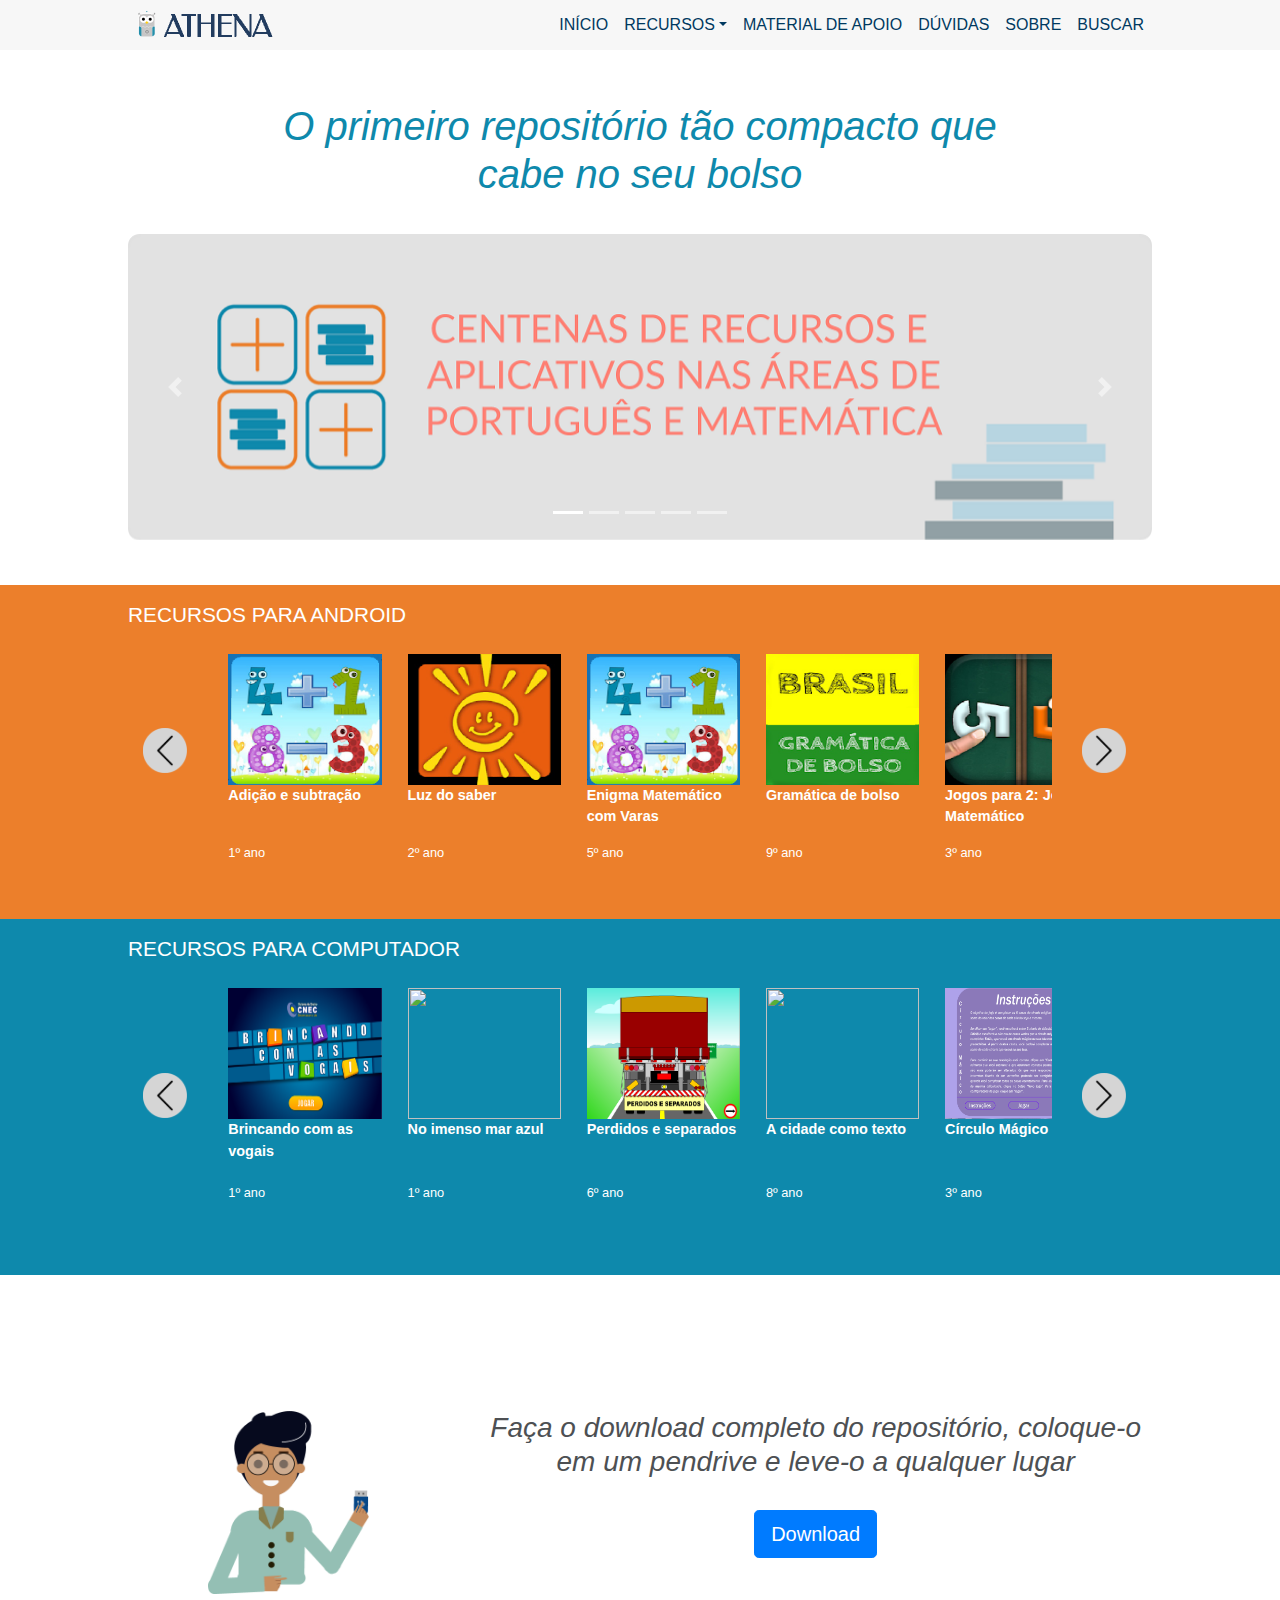
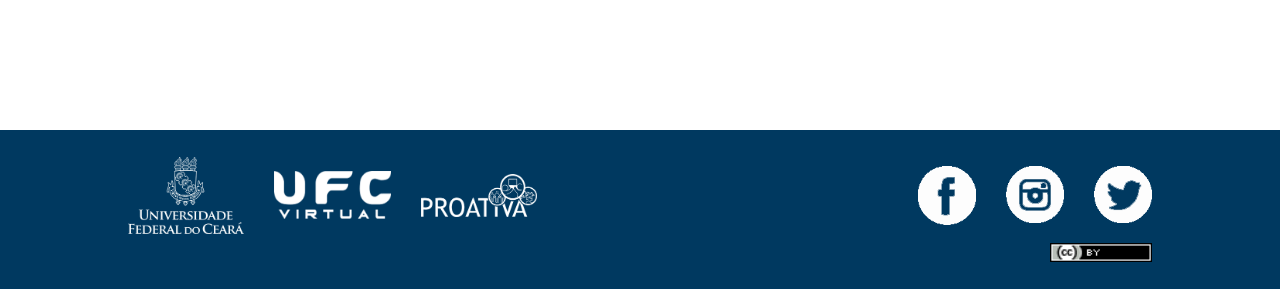
==== index.html @ bc9d93a2 "Athena" ====
<html>
	<head>
		<title>Página Inicial - Athena</title>
		<meta http-equiv="content-type" content="text/html; charset=UTF-8">
		<meta charset="UTF-8">
		<meta name="viewport" content="width=device-width, initial-scale=1.0">
		<link rel="icon" type="image/gif" href="img/ico.gif">
		<link rel="stylesheet" type="text/css" href="css/bootstrap.css" >
		<link rel="stylesheet" type="text/css" href="css/nav.css">
		<link rel="stylesheet" type="text/css" href="css/footer.css">
		<link rel="stylesheet" type="text/css" href="css/home.css">
		<link rel="stylesheet" type="text/css" href="css/sweetalert2.min.css">
	</head>
	<body>
		<!--cabecalho-->
		<header>
			<nav class="navbar navbar-expand-md navbar-light fixed-top" id="athenanavbar">
			    <a id="logoNav" href="index.html"><img src="img/athena.png" id="logonav"/></a>
			    <button class="navbar-toggler collapsed" type="button" data-toggle="collapse" data-target="#navbarCollapse" aria-controls="navbarCollapse" aria-expanded="false" aria-label="Toggle navigation" id="buttonMobile">
			   	    <span class="navbar-toggler-icon"></span>
			    </button>

			    <div class="navbar-collapse collapse w-100 order-3 dual-collapse2" id="navbarCollapse">
			        <ul class="navbar-nav ml-auto">
			            <li class="nav-item">
			                <a class="nav-link" href="index.html">INÍCIO</a>
			            </li>
			            <li class="dropdown">
			                <a class="dropdown-toggle nav-link" data-toggle="dropdown" href="#">RECURSOS</a>
			                <div class="dropdown-menu">
			                    <a class="dropdown-item" href="buscaandroid.html">PARA ANDROID</a>
			                    <a class="dropdown-item" href="buscacomputador.html">PARA COMPUTADOR</a>
			                </div>
			            </li>
			            <li class="nav-item">
			                <a class="nav-link" href="apoio.html">MATERIAL DE APOIO</a>
			            </li>
			            <li class="nav-item">
			                <a class="nav-link" href="duvidas.html">DÚVIDAS</a>
			            </li>
			            <li class="nav-item">
			                <a class="nav-link" href="sobre.html">SOBRE</a>
			            </li>
			            <li class="nav-item">
			                <a class="nav-link" data-toggle="dropdown" href="#">BUSCAR</a>
			                <div class="dropdown-menu" id="searchBar">
			                  	<div id="containerSearchBar">
			        	          	<p>Pesquise Recursos:</p>
			        	          	<form name="formsearch" id="formsearch" onsubmit="return checkSearch()">
			        	          	<div class="form-row">
			        	          		<div class="col-sm-3"><select class="form-control" name="h" id="h" form="formsearch">
			        	          			<option value="" selected>Dispositivo</option>
			        	          			<option value="ad">Android</option>
			        	          			<option value="pc">Computador</option>
			        	          		</select></div>
			        	          		<div class="col-sm-3"><select class="form-control" name="d" form="formsearch" onchange="checkDescritors(d.value,a.value)">
			        	          			<option value="" selected>Disciplina</option>
			        	          			<option value="lp">Lingua Portuguesa</option>
			        	          			<option value="mat">Matemática</option>
			        	          		</select></div>
			        	          		<div class="col-sm-2"><select class="form-control" name="a" form="formsearch" onchange="checkDescritors(d.value,a.value)">
			        	          			<option value="" selected>Ano</option>
			        	          			<option value="1">1ºAno</option>
			        	          			<option value="2">2ºAno</option>
			        	          			<option value="3">3ºAno</option>
			        	          			<option value="4">4ºAno</option>
			        	          			<option value="5">5ºAno</option>
			        	          			<option value="6">6ºAno</option>
			        	          			<option value="7">7ºAno</option>
			        	          			<option value="8">8ºAno</option>
			        	          			<option value="9">9ºAno</option>
			        	          		</select></div>
			        	          		<div class="form-group col-sm-2"><input class="form-control" type="submit" value="Buscar"></div>
			        	          	</div></form>
			                  	</div>
			                </div>
			            </li>
			        </ul>
			    </div>
			</nav>
		</header>

		<!--inicio do corpo-->
		<!--cinco icones informativos-->

		<!--Carrosel informativo (SUBSTITUI PELO CODIGO DOS CINCO ICONES INFORMATIVOS)-->
		<div id="containerContent">
			<h1 id="textoPrincipal">O primeiro repositório tão compacto que cabe no seu bolso</h1>
			<div id="carouselInformativo" class="carousel slide corExterna" data-ride="carousel">
				<ol class="carousel-indicators">
					<li data-target="#carouselInformativo" data-slide-to="0" class="active"></li>
					<li data-target="#carouselInformativo" data-slide-to="1"></li>
					<li data-target="#carouselInformativo" data-slide-to="2"></li>
					<li data-target="#carouselInformativo" data-slide-to="3"></li>
					<li data-target="#carouselInformativo" data-slide-to="4"></li>
				</ol>
				<div class="carousel-inner">
					<div class="carousel-item active">
						<img class="d-block w-100" src="img/home/carousel/01.png" alt="Primero slide">
					</div>
					<div class="carousel-item">
						<img class="d-block w-100" src="img/home/carousel/02.png" alt="Segundo slide">
					</div>
					<div class="carousel-item">
						<img class="d-block w-100" src="img/home/carousel/03.png" alt="Terceiro slide">
					</div>
					<div class="carousel-item">
						<img class="d-block w-100" src="img/home/carousel/04.png" alt="Quarto slide">
					</div>
					<div class="carousel-item">
						<img class="d-block w-100" src="img/home/carousel/05.png" alt="Quinto slide">
					</div>
				</div>
				<a class="carousel-control-prev" href="#carouselInformativo" role="button" data-slide="prev">
					<span class="carousel-control-prev-icon" aria-hidden="true"></span>
					<span class="sr-only">Anterior</span>
				</a>
				<a class="carousel-control-next" href="#carouselInformativo" role="button" data-slide="next">
					<span class="carousel-control-next-icon" aria-hidden="true"></span>
					<span class="sr-only">Proximo</span>
				</a>
			</div>
		</div>


		<!--recursos android-->
		<div id="recursosandroid">
			<h4 id="titulodispositivo">RECURSOS PARA ANDROID</h4>
			<div class="row" id="rowAndroid">
				<div class="col-sm-1">
					<img id="botaosliderEsquerda" onclick="scrollToLeft('#randroidcontainer')" src="img/home/esquerda.png"/>
				</div>
				<div class="col-sm-10">
					<div id="randroidcontainer">
						<div id="scrollbarandroid">
							<div id="recursoA1" class="itemandroid item" onclick="pageAnd(0)">
								<img class="recursosTamanho" src="">
								<p class="tituloRecurso"></p>
								<p></p>
							</div><div id="recursoA2" class="itemandroid item" onclick="pageAnd(1)">
								<img class="recursosTamanho" src="">
								<p class="tituloRecurso"></p>
								<p></p>
							</div><div id="recursoA3" class="itemandroid item" onclick="pageAnd(2)">
								<img class="recursosTamanho" src="">
								<p class="tituloRecurso"></p>
								<p></p>
							</div><div id="recursoA4" class="itemandroid item" onclick="pageAnd(3)">
								<img class="recursosTamanho" src="">
								<p class="tituloRecurso"></p>
								<p></p>
							</div><div id="recursoA5" class="itemandroid item" onclick="pageAnd(4)">
								<img class="recursosTamanho" src="">
								<p class="tituloRecurso"></p>
								<p></p>
							</div><div id="recursoA6" class="itemandroid item" onclick="pageAnd(5)">
								<img class="recursosTamanho" src="">
								<p class="tituloRecurso"></p>
								<p></p>
							</div><div id="recursoA7" class="itemandroid item" onclick="pageAnd(6)">
								<img class="recursosTamanho" src="">
								<p class="tituloRecurso"></p>
								<p></p>
							</div><div id="recursoA8" class="itemandroid item" onclick="pageAnd(7)">
								<img class="recursosTamanho" src="">
								<p class="tituloRecurso"></p>
								<p></p>
							</div><div id="recursoA9" class="itemandroid item" onclick="pageAnd(8)">
								<img class="recursosTamanho" src="">
								<p class="tituloRecurso"></p>
								<p></p>
							</div><div id="recursoA10" class="itemandroid item" onclick="pageAnd(9)">
								<img class="recursosTamanho" src="">
								<p class="tituloRecurso"></p>
								<p></p>
							</div>
						</div>
					</div>	
				</div>
				<div class="col-sm-1">
					<img id="botaosliderDireita" onclick="scrollToRight('#randroidcontainer')" src="img/home/direita.png"/>	
				</div>
			</div>
		</div>

		<!--recursos computador-->
		<div id="recursospc">
			<h4 id="titulodispositivo">RECURSOS PARA COMPUTADOR</h4>
			<div class="row" id="rowpc">
				<div class="col-sm-1">
					<img id="botaosliderEsquerda" onclick="scrollToLeft('#rpccontainer')" src="img/home/esquerda.png"/>
				</div> 
				<div class="col-sm-10">
					<div id="rpccontainer">
						<div id="scrollbarpc">
							<div id="recurso1" class="itempc item" onclick="page(0)">
								<img class="recursosTamanho" src="">
								<p class="tituloRecurso"></p>
								<p></p>
							</div><div id="recurso2" class="itempc item" onclick="page(1)">
								<img class="recursosTamanho" src="">
								<p class="tituloRecurso"></p>
								<p></p>
							</div><div id="recurso3" class="itempc item" onclick="page(2)">
								<img class="recursosTamanho" src="">
								<p class="tituloRecurso"></p>
								<p></p>
							</div><div id="recurso4" class="itempc item" onclick="page(3)">
								<img class="recursosTamanho" src="">
								<p class="tituloRecurso"></p>
								<p></p>
							</div><div id="recurso5" class="itempc item" onclick="page(4)">
								<img class="recursosTamanho" src="">
								<p class="tituloRecurso"></p>
								<p></p>
							</div><div id="recurso6" class="itempc item" onclick="page(5)">
								<img class="recursosTamanho" src="">
								<p class="tituloRecurso"></p>
								<p></p>
							</div><div id="recurso7" class="itempc item" onclick="page(6)">
								<img class="recursosTamanho" src="">
								<p class="tituloRecurso"></p>
								<p></p>
							</div><div id="recurso8" class="itempc item" onclick="page(7)">
								<img class="recursosTamanho" src="">
								<p class="tituloRecurso"></p>
								<p></p>
							</div><div id="recurso9" class="itempc item" onclick="page(8)">
								<img class="recursosTamanho" src="">
								<p class="tituloRecurso"></p>
								<p></p>
							</div><div id="recurso10" class="itempc item" onclick="page(9)">
								<img class="recursosTamanho" src="">
								<p class="tituloRecurso"></p>
								<p></p>
							</div>
						</div>
					</div>	
				</div>
				<div class="col-sm-1">
					<img id="botaosliderDireita" onclick="scrollToRight('#rpccontainer')" src="img/home/direita.png"/>	
				</div>
			</div>
		</div>

		<!--download offline-->
		<div id="downloadOffline">
			<div class="row">
				<div class="col-sm-4">
					<img class="aires" src="img/aires.png">
				</div>
				<div class="col-sm-8">
					<h3><i>Faça o download completo do repositório, coloque-o em um pendrive e leve-o a qualquer lugar</i></h3>
					<br>
					<input class="btn btn-primary btn-lg" type="button" value="Download">					
				</div>
			</div>

		</div>

		<!--footer-->
		<footer>
			<div id="footerContainer">
				<div class="row" id="row_one">
					<div class="col-sm-5" id="logosInst">
						<div class="row">
							<div class="col-sm-4">
								<a href="#"><img src="img/footer/ufc.png"/></a>
							</div>
							<div class="col-sm-4">
								<a href="#"><img src="img/footer/virtual.png"/></a>
							</div>
							<div class="col-sm-4">
								<a href="#"><img src="img/footer/proativa.png"/></a>
							</div>
						</div>
					</div>

					<div class="col-sm-4"></div>

					<div class="col-sm-3" id="logosSocialNetworks">
						<div class="row">
							<div class="col-sm-4">
								<a href="#"><img src="img/footer/fb.png"/></a>
							</div>
							<div class="col-sm-4">
								<a href="#"><img src="img/footer/ig.png"/></a>
							</div>
							<div class="col-sm-4">
								<a href="#"><img src="img/footer/tt.png"/></a>
							</div>
						</div>
					</div>	
				</div>
				<div class="row">
					<div class="col-sm-9">
					</div>

					<div class="col-sm-3" id="cccol">
						<div class="row">
							<div class="col-sm-6">
							</div>
							<div class="col-sm-6">
								<a href="#"><img src="img/footer/cc.png"/></a>
							</div>
						</div>
					</div>
				</div>
			</div>
		</footer>
		<script src="js/jquery-3.3.1.min.js"></script>
		<script src="js/bootstrap.js"></script>
		<script src="js/sweetalert2.all.min.js"></script>
		<script src="js/nav.js"></script>
		<script src="js/home.js"></script>
		<script src="js/recursoshome.js"></script>
	</body>
</html>
---- css/nav.css ----
nav{
	background-color: #F7F7F7;
	/*background-color: #003960;*/
	margin: 0;
	padding: 0;
}
#athenanavbar{
	padding: 0px;
}
#logoNav{
	margin: 0;
	padding: 0;
	max-height: 50px;
	margin-left: 10%;
}
#logoNav img{
	margin: 0px;
}
#navbarCollapse{
	margin-right: 10%;
}
#buttonMobile{
	margin-right: 10%;
}

.nav-link{
 color: #003960!important;
}

.dropdown-menu.show{
	background-color: #F7F7F7;
	border: none;
	border-radius: 0px;
	margin: 0px;
	padding: 0px;
}
.dropdown-item{
	color: #003960;
	border: none;
	border-radius: 0px;
}
.dropdown-item:hover{
	color:#003960;
	border: none;
	border-radius: 0px;
	background-color: #fdfdfd;
}
#searchBar{
	background-color: #f7f7f7;
	width: 100%;
	padding-top: 2vh;
	padding-bottom: 2vh;
}
#containerSearchBar{
	width: 80%;
	margin-left: 10%;
	text-align: center;
}
#containerSearchBar *{
	display: inline-block;
	margin:auto;
}
#containerSearchBar p{
	color: #000;
}
#formsearch select{
	background-color: white;
	max-width: 200px;
}

input[type="submit"]{
	color:white;
	font-weight: bold;
	border: none;
	background-color: #001727;
}
input[type="submit"]:hover{
	cursor: pointer;
}


/*media queries*/
@media only screen and (max-width: 780px) {
	#navbarCollapse{
		margin-left: 10%;
	}
	#containerSearchBar *{
		width: 100%;
		margin-bottom: 1vh;
	}
	#formsearch select{
		max-width: 100%;
	}


}
---- css/footer.css ----
footer{
	position: absolute;
	width: 100%;
	background-color:#003960;
}

#footerContainer{
	width: 80%;
	margin-left: 10%;
}

#row_one{
	padding-top: 3vh;
	padding-bottom: 1vh;
}

#logosInst{
	margin: auto;
}

#logosInst .row div a img{
	max-width: 100%;
}

#logosInst .row div{
	margin: auto;
}

#logosSocialNetworks{
	margin: auto;
}

#logosSocialNetworks .row div a img{
	max-width: 100%;
}

#cccol .row .col-sm-6 a img{
	width: 100%;
	padding-bottom: 3vh; 
}

/*#cccol .row .col-sm-6{
	text-align: right;
}*/

@media only screen and (max-width: 780px) {
	#logosInst .row div {
		max-width: 30%;
		text-align: center;
	}
	#logosInst{
		margin-bottom: 8vh;
	}
	#logosSocialNetworks .row div {
		max-width: 30%;
		text-align: center;
		margin:auto;
	}
	#logosSocialNetworks .row div a img{
		max-width: 60%;
	}
	#cccol .row .col-sm-6 a img{
		width: 30%;
		padding-bottom: 3vh;
	}
	#cccol .row .col-sm-6{
		margin-top: 3vh;
		width: 100%;
		text-align: center;
	}
}
---- css/home.css ----
@charset "UTF-8";
#containerExterno {
	background-color: 
}

#containerContent{
	width: 80%;
	margin-left: 10%;
	margin-top: 8%;
}

#textoPrincipal {
	width: 70%;
	margin:0px;
	padding: 0px;
	margin-left: 15%;
	text-align: center;
	font-size: 2.5em;
	color: #0E89AC;
	font-style: italic;
	font-weight: normal;
	margin-bottom: 4vh;
}

/*INICIO:cinco imagens informativas*/
.imginfo{
	width: 27%;
}
#infosIniciais .col-sm{
	text-align: center;
}
#infosIniciais{
	margin-bottom: 8vh;
}
.infos{
	font-weight: 600;
	font-size: 0.9em}
#info1{
	color: #00C37A;				
}
#info2{
	color: #FF7058;				
}
#info3{
	color: #0E89AC;				
}
#info4{
	color: #AAC148;				
}
#info5{
	color: #7383BF;				
}

/*INICIO: Carousel Informativo (SUBSTITUI PELO CODIGO DAS CINCO IMAGENS INFORMATIVAS)*/


#carouselInformativo{
	margin-bottom: 5vh;
}

.carousel-control-prev {
	left: -30px;
}

.carousel-control-next {
	right: -30px;
}


/*FIM: Carousel Informativo*/

img.recursosTamanho {
	width: 96.5px; 
	height: 130.9px;
}
/*FIM:cinco imagens informativas*/

/*INICIO:recursos scroll lateral ANDROID*/
#recursosandroid{
	background-color:#EC7F2B; 
	width: 100%;
}
#titulodispositivo{
	color:white;
	font-size: 1.3em;
	padding-top: 2vh;
	padding-bottom: 2vh;
	margin-left: 10%;
}
#rowAndroid{
	width: 80%;
	margin-left: 10%;
	padding-bottom: 8vh;
}
#rowAndroid .col-sm-1{
	margin:auto;
}
#randroidcontainer{
	width: 100%;
	overflow-x:scroll;
	overflow-x: hidden;
	overflow: -moz-scrollbars-none;
}
#randroidcontainer::-webkit-scrollbar{
	display: none;
}
#scrollbarandroid{
	width: 140vw;
}
.itemandroid{
	display: inline-block;
	margin-right: 2vw;
	width: 12vw;
}
.itemandroid img{
	width: 100%;
}
.itemandroid p{
	color: white;
	margin:0px;
	font-size: 0.8em;
}

.item {
	cursor: pointer;
}
/*FIM:recursos scroll lateral ANDROID*/

/*INICIO:recursos scroll lateral PC*/
#recursospc{
	background-color:#0E89AC; 
	width: 100%;
}
#rowpc{
	width: 80%;
	margin-left: 10%;
	padding-bottom: 8vh;
}
#rowpc .col-sm-1{
	margin:auto;
}
#rpccontainer{
	width: 100%;
	overflow-x:scroll;
	overflow-x: hidden;
	overflow: -moz-scrollbars-none;
}
#rpccontainer::-webkit-scrollbar{
	display: none;
}
#scrollbarpc{
	width: 140vw;
}
.itempc{
	display: inline-block;
	margin-right: 2vw;
	width: 12vw;
}
.itempc img{
	width: 100%;
}
.itempc p{
	color: white;
	margin: 0px;
	font-size: 0.8em;
}
/*FIM:recursos scroll lateral PC*/

/*INICIO:COMUM DOS DOIS SLIDERS*/
#botaosliderEsquerda:hover, #botaosliderDireita:hover{
	cursor: pointer;
}
#botaosliderEsquerda{
	width: 80%;
}
#botaosliderDireita{
	width: 80%;
}

p.tituloRecurso{
	font-size: 0.9em;
	font-weight: 600;
	height: 30%;
}

p {
	margin: 1%;
}
/*FIM:COMUM DOS DOIS SLIDERS*/

/*INICIO:DOWNLOAD OFFLINE PARTE*/
#downloadOffline{
	width: 80%;
	margin-left: 10%;
	margin-top: 8vh;
	margin-bottom: 8vh;
	text-align: center;
	padding: 5% 0;
}

#downloadOffline h3 {
	background-color: #FFFFFF;
	opacity: 0.8;
}


.aires {
/*	background-image: url("../img/aires.png");
	background-size: 25%; 
	background-repeat: no-repeat;*/
	width: 50%;
	margin, padding: 0%;
}

/*#downloadOffline .col-sm-5 button{
	width: 100%;
	font-size: 1em; 
}

#downloadOffline .col-sm-5{
	margin:auto;
}

#downloadOffline h3{
	text-align: center;
	color: #0069d9;
	font-size: 1.6em;
	margin: 0% 2%;
}*/
/*FIM:DOWNLOAD OFFLINE PARTE*/

@media only screen and (max-width: 780px) {
	#containerContent{
		margin-top: 20%;
	}
	#textoPrincipal {
		width: 100%;
		margin:0px;
		padding: 0px;
		text-align: center;
		font-size: 1.5em;
		color: #0E89AC;
		font-style: italic;
		font-weight: normal;
		margin-bottom: 4vh;
	}
	#infosIniciais{
		margin-bottom: 12vh;
	}
	.imginfo{
		width: 45%;
	}
	.infos{
		font-size: 0.7em;
	}
	#titulodispositivo{
		font-size: 0.9em;
	}

	/*recursos android*/
	.itemandroid{
		display: inline-block;
		margin-right: 2vw;
		width: 45vw;
	}
	#scrollbarandroid{
		width: 470vw;
		margin-bottom: 4vh;
	}
	.itemandroid p{
		color: white;
		margin:0px;
		font-size: 0.7em;
	}
	#rowAndroid .col-sm-1{
		width: 10%;
		padding: 0px;
	}
	#rowAndroid .col-sm-10{
		width: 80%;
	}

	/*recursos pc*/
	.itempc{
		display: inline-block;
		margin-right: 2vw;
		width: 45vw;
	}
	#scrollbarpc{
		width: 470vw;
		margin-bottom: 4vh;
	}
	.itempc p{
		color: white;
		margin:0px;
		font-size: 0.7em;
	}
	#rowpc .col-sm-1{
		width: 10%;
		padding: 0px;
	}
	#rowpc .col-sm-10{
		width: 80%;
	}

	/*comum entre dois sliders*/
	#botaosliderEsquerda, #botaosliderDireita{
		width: 100%;
	}
	p.tituloRecurso{
		font-size: 0.9em;
		font-weight: 600;
	}

	/*download offline*/
	#downloadOffline .col-sm-6 h3{
		margin-top:3vh;
		text-align: center;
		color: #0069d9;
		font-size: 1.2em;
	}
}
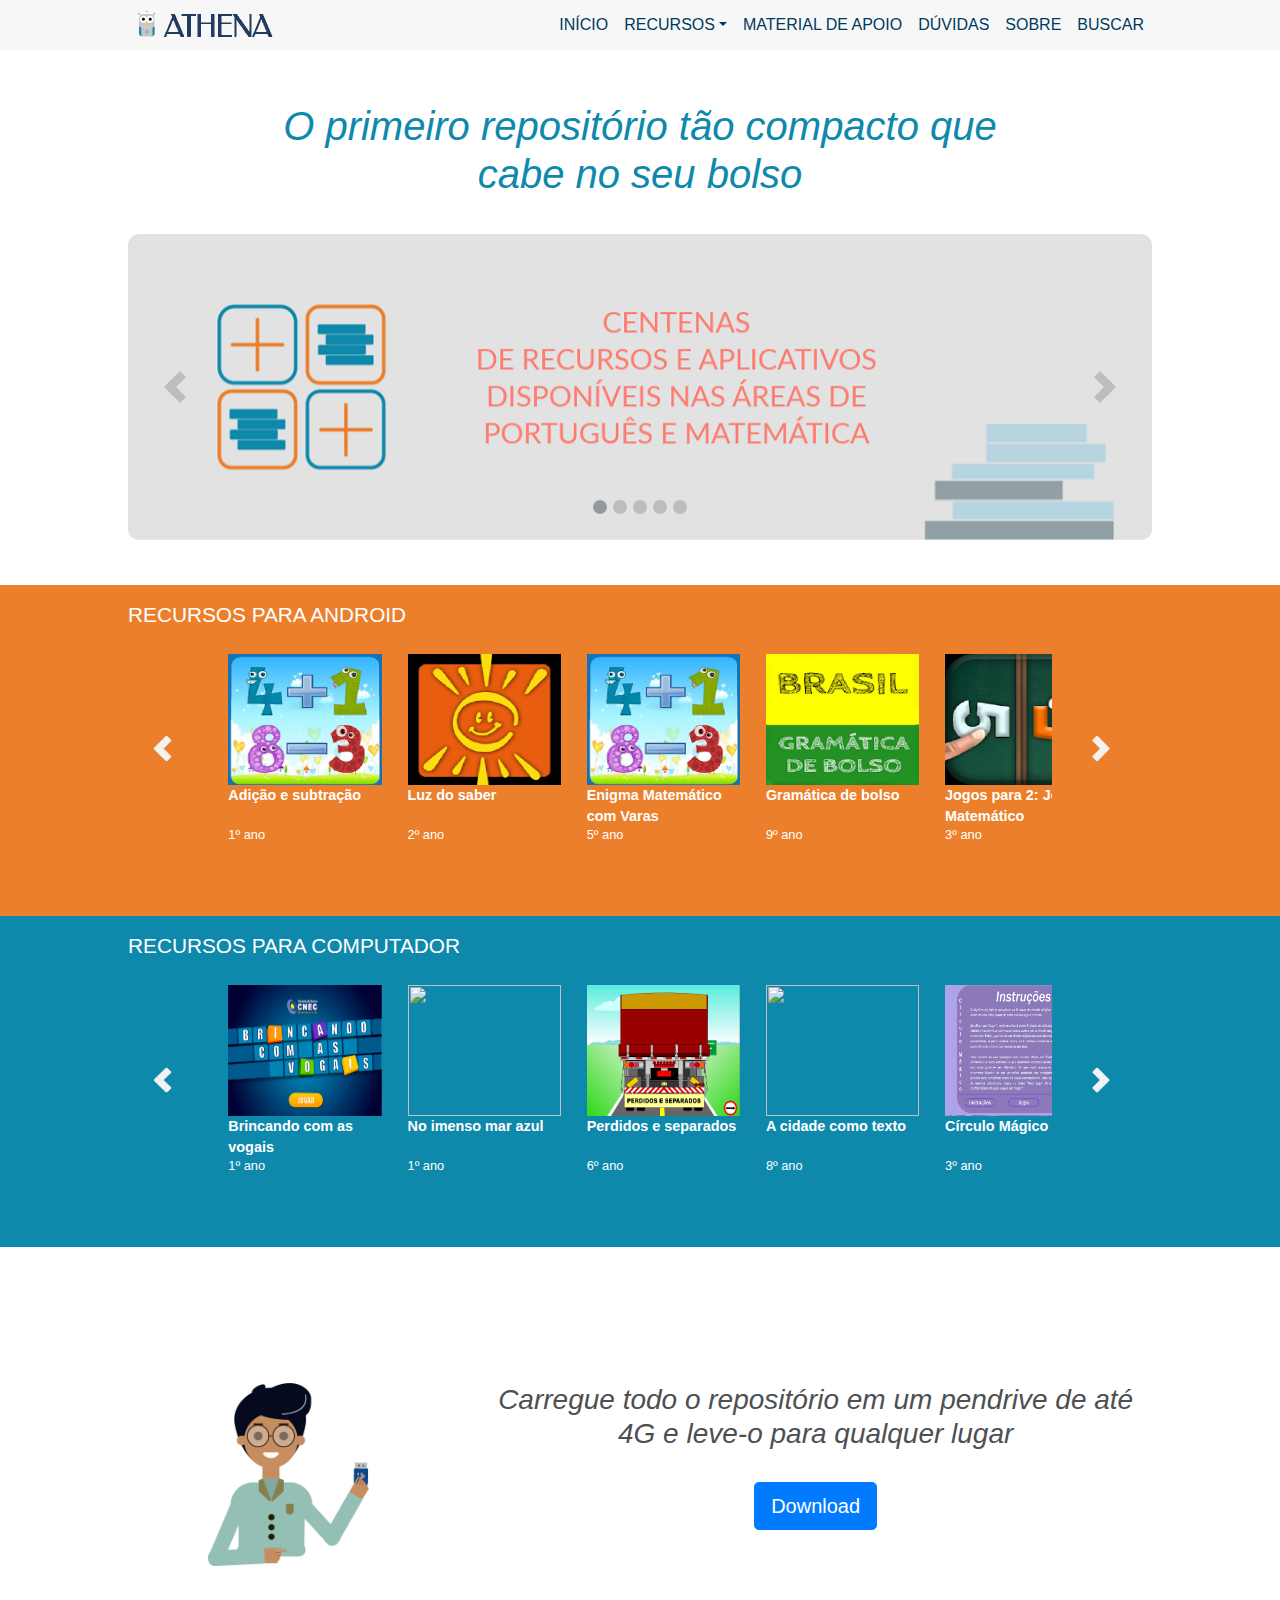
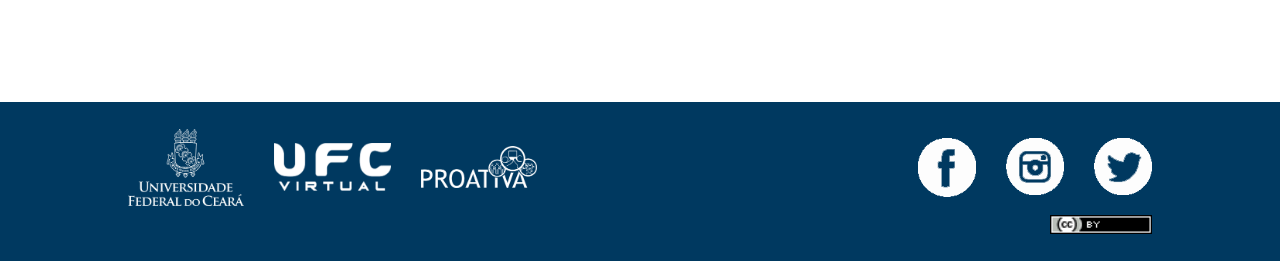
==== commit 10d82cf6: "Update" ====
--- a/index.html
+++ b/index.html
@@ -81,9 +81,7 @@
 		</header>
 
 		<!--inicio do corpo-->
-		<!--cinco icones informativos-->
-
-		<!--Carrosel informativo (SUBSTITUI PELO CODIGO DOS CINCO ICONES INFORMATIVOS)-->
+		<!--Carrosel informativo-->
 		<div id="containerContent">
 			<h1 id="textoPrincipal">O primeiro repositório tão compacto que cabe no seu bolso</h1>
 			<div id="carouselInformativo" class="carousel slide corExterna" data-ride="carousel">
@@ -250,7 +248,7 @@
 					<img class="aires" src="img/aires.png">
 				</div>
 				<div class="col-sm-8">
-					<h3><i>Faça o download completo do repositório, coloque-o em um pendrive e leve-o a qualquer lugar</i></h3>
+					<h3><i>Carregue todo o repositório em um pendrive de até 4G e leve-o para qualquer lugar</i></h3>
 					<br>
 					<input class="btn btn-primary btn-lg" type="button" value="Download">					
 				</div>
--- a/css/home.css
+++ b/css/home.css
@@ -22,36 +22,8 @@
 	margin-bottom: 4vh;
 }
 
-/*INICIO:cinco imagens informativas*/
-.imginfo{
-	width: 27%;
-}
-#infosIniciais .col-sm{
-	text-align: center;
-}
-#infosIniciais{
-	margin-bottom: 8vh;
-}
-.infos{
-	font-weight: 600;
-	font-size: 0.9em}
-#info1{
-	color: #00C37A;				
-}
-#info2{
-	color: #FF7058;				
-}
-#info3{
-	color: #0E89AC;				
-}
-#info4{
-	color: #AAC148;				
-}
-#info5{
-	color: #7383BF;				
-}
-
-/*INICIO: Carousel Informativo (SUBSTITUI PELO CODIGO DAS CINCO IMAGENS INFORMATIVAS)*/
+
+/*INICIO: Carousel Informativo*/
 
 
 #carouselInformativo{
@@ -64,6 +36,25 @@
 
 .carousel-control-next {
 	right: -30px;
+}
+
+.carousel-control-prev-icon {
+	background-image: url("data:image/svg+xml;charset=utf8,%3Csvg xmlns='http://www.w3.org/2000/svg' fill='%2394999D' viewBox='0 0 8 8'%3E%3Cpath d='M5.25 0l-4 4 4 4 1.5-1.5-2.5-2.5 2.5-2.5-1.5-1.5z'/%3E%3C/svg%3E");
+	padding: 16px;
+
+}
+
+.carousel-control-next-icon {
+	background-image: url("data:image/svg+xml;charset=utf8,%3Csvg xmlns='http://www.w3.org/2000/svg' fill='%2394999D' viewBox='0 0 8 8'%3E%3Cpath d='M2.75 0l-1.5 1.5 2.5 2.5-2.5 2.5 1.5 1.5 4-4-4-4z'/%3E%3C/svg%3E");
+	padding: 16px;
+
+}
+
+.carousel-indicators li {
+	background-color: #94999D;
+	height: 14px;
+	width: 14px;
+	border-radius: 50%;
 }
 
 
@@ -169,18 +160,19 @@
 /*INICIO:COMUM DOS DOIS SLIDERS*/
 #botaosliderEsquerda:hover, #botaosliderDireita:hover{
 	cursor: pointer;
+	width: 80%;
 }
 #botaosliderEsquerda{
-	width: 80%;
+	width: 70%;
 }
 #botaosliderDireita{
-	width: 80%;
+	width: 70%;
 }
 
 p.tituloRecurso{
 	font-size: 0.9em;
 	font-weight: 600;
-	height: 30%;
+	height: 40px;
 }
 
 p {
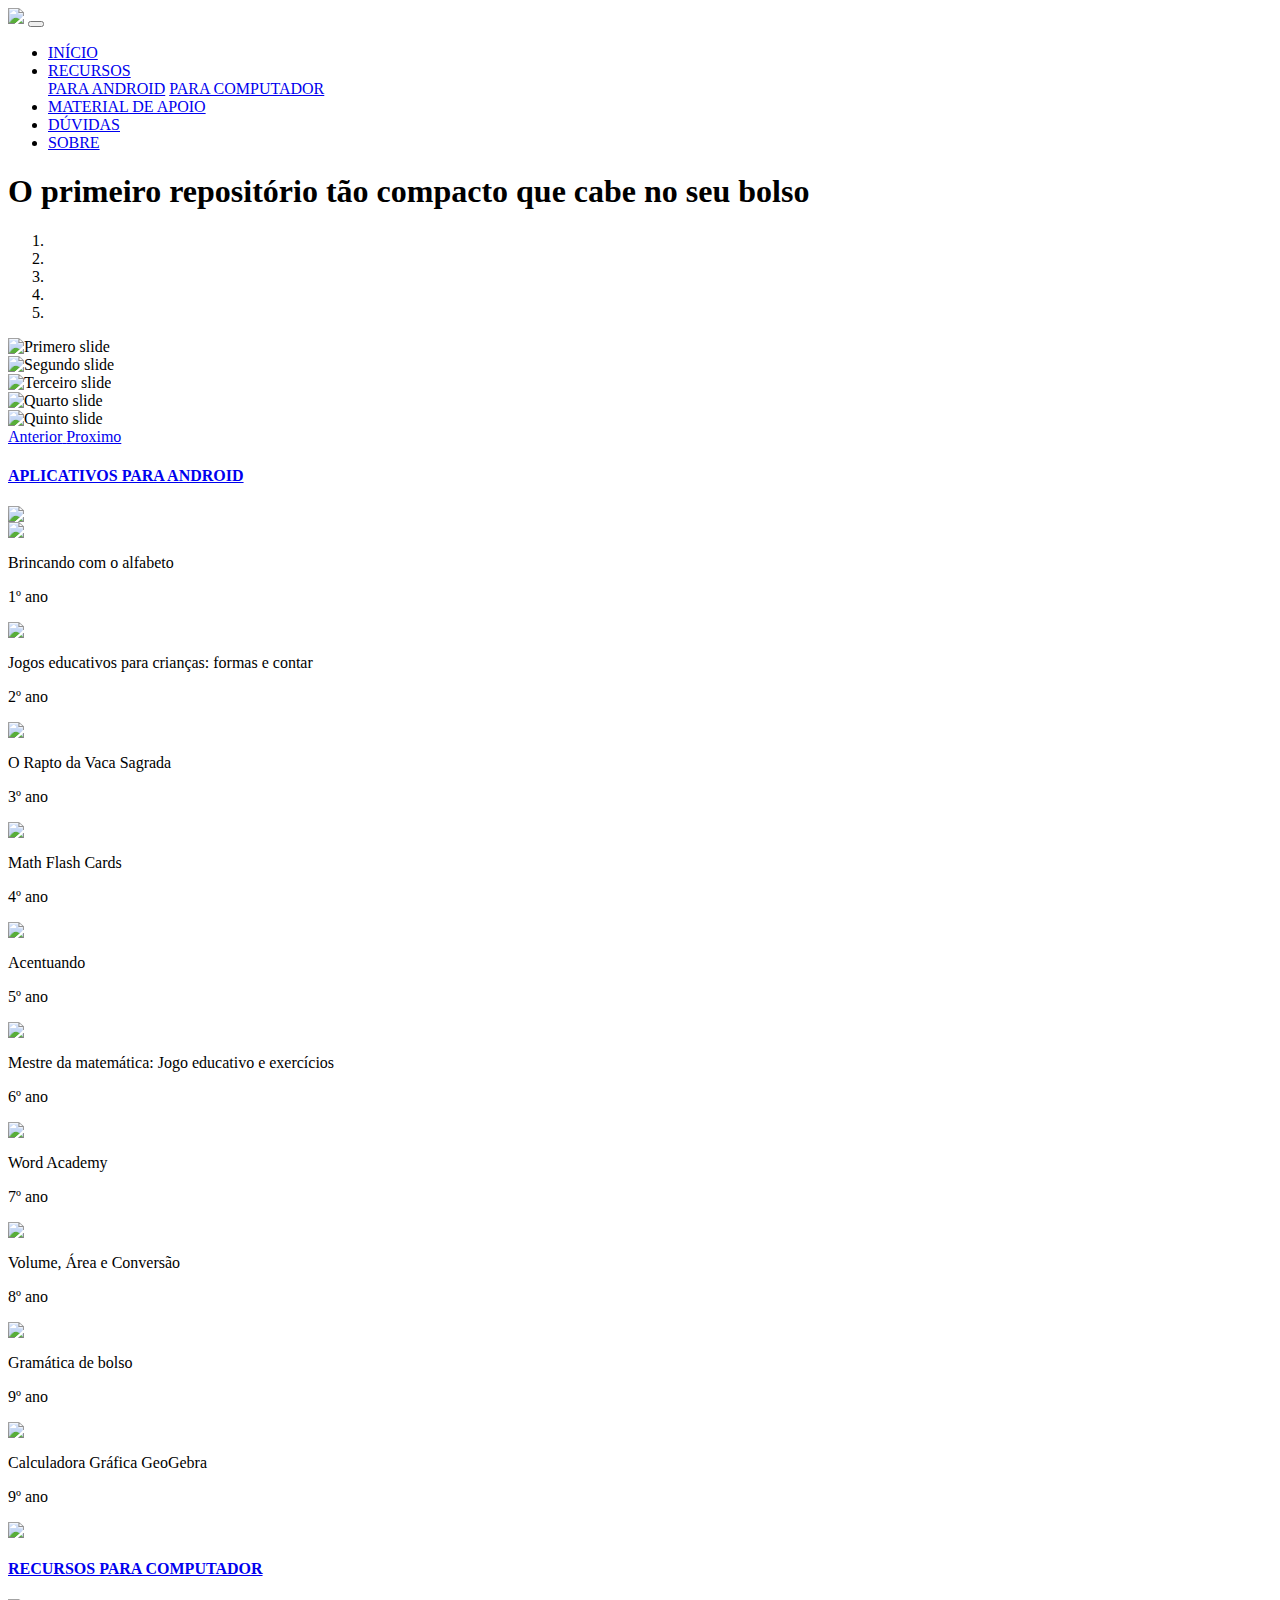
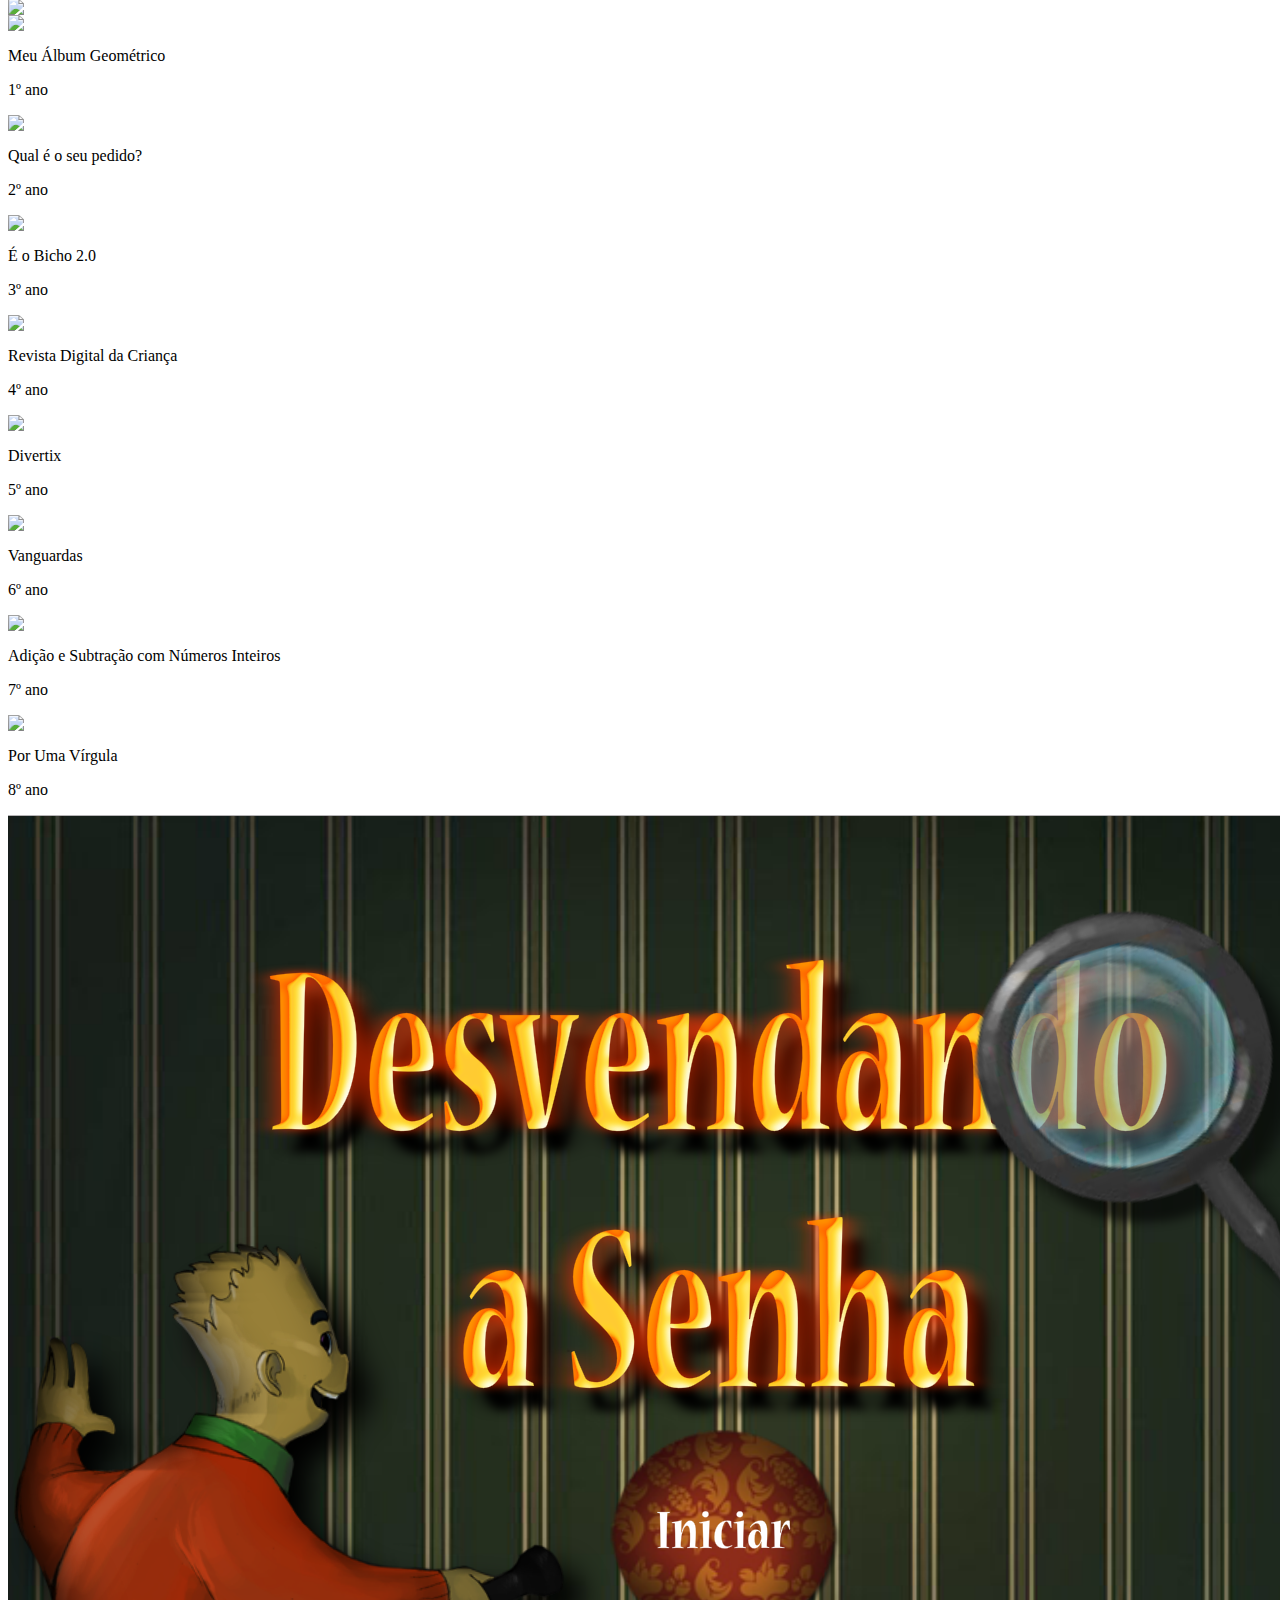
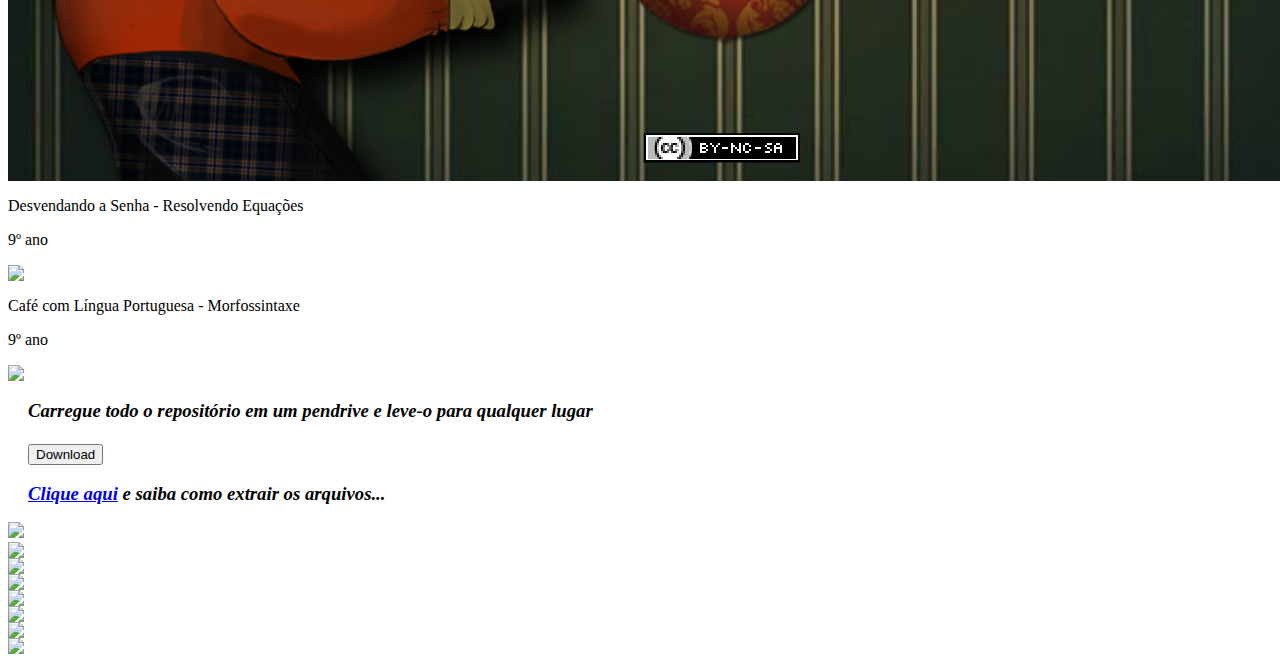
==== commit e2c8f640: "Update" ====
--- a/index.html
+++ b/index.html
@@ -23,7 +23,7 @@
 			    <div class="navbar-collapse collapse w-100 order-3 dual-collapse2" id="navbarCollapse">
 			        <ul class="navbar-nav ml-auto">
 			            <li class="nav-item">
-			                <a class="nav-link" href="index.html">INÍCIO</a>
+			                <a class="nav-link nav-linkcor" href="index.html">INÍCIO</a>
 			            </li>
 			            <li class="dropdown">
 			                <a class="dropdown-toggle nav-link" data-toggle="dropdown" href="#">RECURSOS</a>
@@ -41,6 +41,7 @@
 			            <li class="nav-item">
 			                <a class="nav-link" href="sobre.html">SOBRE</a>
 			            </li>
+			            <!-- BOTÃO BUSCA DESATIVADO
 			            <li class="nav-item">
 			                <a class="nav-link" data-toggle="dropdown" href="#">BUSCAR</a>
 			                <div class="dropdown-menu" id="searchBar">
@@ -55,7 +56,7 @@
 			        	          		</select></div>
 			        	          		<div class="col-sm-3"><select class="form-control" name="d" form="formsearch" onchange="checkDescritors(d.value,a.value)">
 			        	          			<option value="" selected>Disciplina</option>
-			        	          			<option value="lp">Lingua Portuguesa</option>
+			        	          			<option value="lp">Língua Portuguesa</option>
 			        	          			<option value="mat">Matemática</option>
 			        	          		</select></div>
 			        	          		<div class="col-sm-2"><select class="form-control" name="a" form="formsearch" onchange="checkDescritors(d.value,a.value)">
@@ -74,7 +75,7 @@
 			        	          	</div></form>
 			                  	</div>
 			                </div>
-			            </li>
+			            </li> -->
 			        </ul>
 			    </div>
 			</nav>
@@ -123,7 +124,7 @@
 
 		<!--recursos android-->
 		<div id="recursosandroid">
-			<h4 id="titulodispositivo">RECURSOS PARA ANDROID</h4>
+			<h4 id="titulodispositivo"><a href="buscaandroid.html">APLICATIVOS PARA ANDROID</a></h4>
 			<div class="row" id="rowAndroid">
 				<div class="col-sm-1">
 					<img id="botaosliderEsquerda" onclick="scrollToLeft('#randroidcontainer')" src="img/home/esquerda.png"/>
@@ -183,7 +184,7 @@
 
 		<!--recursos computador-->
 		<div id="recursospc">
-			<h4 id="titulodispositivo">RECURSOS PARA COMPUTADOR</h4>
+			<h4 id="titulodispositivo"><a href="buscacomputador.html">RECURSOS PARA COMPUTADOR</a></h4>
 			<div class="row" id="rowpc">
 				<div class="col-sm-1">
 					<img id="botaosliderEsquerda" onclick="scrollToLeft('#rpccontainer')" src="img/home/esquerda.png"/>
@@ -243,16 +244,17 @@
 
 		<!--download offline-->
 		<div id="downloadOffline">
-			<div class="row">
-				<div class="col-sm-4">
+			<div style="display: inline-block;">
 					<img class="aires" src="img/aires.png">
-				</div>
-				<div class="col-sm-8">
-					<h3><i>Carregue todo o repositório em um pendrive de até 4G e leve-o para qualquer lugar</i></h3>
-					<br>
-					<input class="btn btn-primary btn-lg" type="button" value="Download">					
-				</div>
-			</div>
+			</div>
+			<div style="display: inline-block; width: 60%;">
+					<h3><i>Carregue todo o repositório em um pendrive e leve-o para qualquer lugar</i><br><br>
+					<input class="btn btn-primary btn-lg" type="button" value="Download" onclick="baixarRepo()">
+					<p id="msgajuda"><i><a href="duvidas.html#extrair">Clique aqui</a> e saiba como extrair os arquivos...</i></p>
+					</h3>
+					<br>					
+			 </div>
+		</div>
 
 		</div>
 
